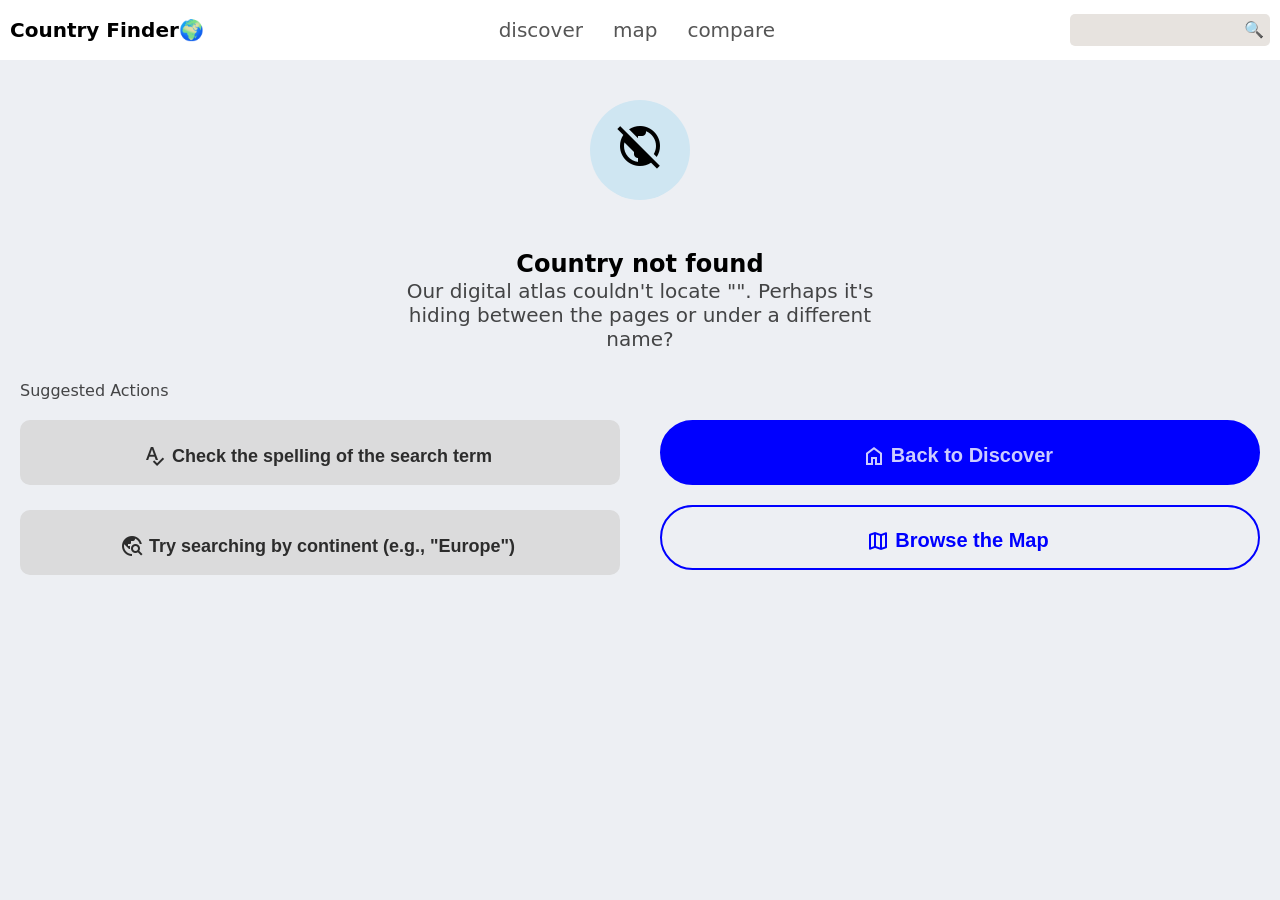
==== result.html @ 9e51a2cc "fixing pug" ====
<!DOCTYPE html>
<html lang="en">
<head>
    <meta charset="UTF-8">
    <meta name="viewport" content="width=device-width, initial-scale=1.0">
    <title>country finder</title>
    <link rel="stylesheet" href="result.css">
    <link href="https://fonts.googleapis.com/css2?family=Material+Icons" rel="stylesheet">
    <link href="https://fonts.googleapis.com/css2?family=Material+Symbols+Outlined" rel="stylesheet">
</head>
<body>
    <div id="navbar"></div>

    <section id="notfound">


    <!-- not found section -->
    <div>
        <center>
            <div class="earth-div"><span id="icon" class="material-symbols-outlined">public_off</span></div>
            <h1>Country not found</h1>
            <center>
                <p class="bio">Our digital atlas couldn't locate "<span id="resultname"></span>". Perhaps it's hiding between the pages or under a different name?</p>
            </center>
            </div>
    </center>
    <section>
        <div class="sugestion">
            <p>Suggested Actions</p>
            <div id="Suggestion-parent">
                <div class="SuggestedActions">
                    <center>
                        <button><span id="Icons" class="material-symbols-outlined">spellcheck</span>Check the spelling of the search term</button>
                        <button><span  id="Icons" class="material-symbols-outlined">travel_explore</span>Try searching by continent (e.g., "Europe")</button>
                    </center>
                </div>
                <div class="other-action">
                    <center>
                        <button onclick="switchpage()"><span  id="Icons" class="material-symbols-outlined">home</span>Back to Discover</button> 
                        <button><span  id="Icons" class="material-symbols-outlined">map</span>Browse the Map</button>
                    </center>
                </div>
            </div>
        </div>
    </section>
    
</div>
</section>
    
    <!-- found result section -->

    <section id="found">
        <main class="mainpage">
            <div id="main">
            <div class="landscape">
                <div class="landscapecard">
                    <img src="image/jpy.png" alt="country flag">
                    <div class="landscapecard-child">
                        <p>East Asia</p>
                        <h2>japan</h2>
                    </div>
                </div>
            </div>
        </div>
        <div class="landscape-action-btn">
            <div class="landscape-action">
                <h5>Nippon-koku</h5>
                <p>State of Japan • 日本国</p>
            </div>
            <button id="comparebtn">Compare</button>
            <button>View on Google Maps</button>
        </div>
        <div class="landfact">
            <div class="landfact-child">
                <p class="landfact-child-p" >capital</p>
                <p class="capitalname" >Tokyo</p>
            </div>
            <div class="landfact-child">
                <p class="landfact-child-p" >Population</p>
                <p class="capitalname" >125.8M</p>
            </div>
            <div class="landfact-child">
                <p class="landfact-child-p" >Area</p>
                <p class="capitalname" >377,975 km²</p>
            </div>
            <div class="landfact-child">
                <p class="landfact-child-p" >Timezone</p>
                <p class="capitalname" >UTC+09:00</p>
            </div>
        </div>
        <div class="details">
            <div class="currencies">
                <p  class="detailsp">Currencies</p>
                <p class="details2">Japanese Yen (¥)</p>
            </div>
            <div class="Languages">
                <p class="detailsp">Languages</p>
                <p class="details2">Japanese</p>
            </div>
        </div>
        <div class="Neighbors">
            <h5>Neighbors</h5>
            <div class="Neighbor-card">
                <div class="Neighbors-card">South Korea</div>
                <div class="Neighbors-card">China</div>
                <div class="Neighbors-card">Russia</div>
                <div class="Neighbors-card">Phillipines</div>
            </div>
        </div>
        </main>
        <aside>
            <div class="main">

                <section class="asside-section1">
                    <h5>Location</h5>
                    <div class="aside-section1img"></div>
           </section>
           <section class="didyouknow-section1">
               <h5>Did you know?</h5>
               <div class="diy-fact">
                   <div class="diy-fact-card">
                       <p>🪙</p>
                       <p>Japan consists of 6,852 islands. The four largest are Honshu, Hokkaido, Kyushu, and Shikoku.</p>
                    </div>
                    <div class="diy-fact-card">
                        <p>🪙</p>
                        <p>It has the world's highest life expectancy and the third-largest economy by nominal GDP.</p>
                    </div>
                </div>
            </section>
            <section class="Explore-Region">
                <h5>Explore Region</h5>
                <div class="Explore-Region-card">
                    <p>South Korea</p>
                    <p>></p>
                </div>
                <hr>
                <div class="Explore-Region-card">
                    <p>South Korea</p>
                    <p>></p>
                </div>
                <hr>
                <div class="Explore-Region-card">
                    <p>South Korea</p>
                    <p>></p>
                </div>
            </section>
        </aside>
    </section>

    <script src="navbar.js"></script>
    <script src="result.js"></script>
</body>
</html>
---- result.css ----
*{
    padding: 0;
    margin: 0;
}
body{
    font-family: system-ui, -apple-system, BlinkMacSystemFont, 'Segoe UI', Roboto, Oxygen, Ubuntu, Cantarell, 'Open Sans', 'Helvetica Neue', sans-serif;
    background-color:  #edeff3;
    align-items: center;
    justify-content: center;
}

#notfound{
    display: block;
    margin-top: 100px;
}
#main{
    display: block;
    text-align: center;
    align-items: center;
    justify-content: center;
    width: 450px;
    padding: 20px;
}
.earth-div{
    align-items: center;
    justify-content: center;
    width: 100px;
    height: 100px;
    display: inline-block;
    background-color: hsl(201, 57%, 88%);
    border-radius: 50%;
    margin-bottom: 50px;
}
#main h1{
    font-size: 3rem;
    margin-bottom: 20px;
}
.bio{
    align-items: center;
    justify-content: center;
    color: hsla(0, 0%, 0%, 0.719);
    font-size: 20px;
    width: 500px;
    margin-bottom: 30px;
}
.bio span{
    color: blue;
    font-weight: 700;
    font-size: 22px;
}
#Suggestion-parent{
    display: flex;
}
.sugestion p{
    padding-left: 20px;
    text-align: left;
    color: hsla(0, 0%, 0%, 0.719);
    margin-bottom: 20px;
}

.SuggestedActions button{
    margin-bottom: 25px;
    height: 65px;
    border-radius: 10px;
    min-width: 200px;
    width: 600px;
    padding: 2px;
    color: hsla(0, 0%, 0%, 0.801);
    border: none;
    background-color: hsl(240, 1%, 86%);
    font-size: 18px;
    font-weight: 600;
    transition: all 0.1s ease-in-out;
}
.SuggestedActions button:hover{
    background-color: hsl(240, 1%, 77%);
}

.other-action button{
    height: 65px;
    border-radius: 35px;
    min-width: 200px;
    width: 600px;
    padding: 2px;
    color: hsla(0, 0%, 100%, 0.801);
    border: none;
    background-color: hsl(240, 100%, 50%);
    font-size: 20px;
    font-weight: 600;
    border: 2px solid blue;
    transition: all 0.1s ease-in-out;
    cursor: pointer;
}
.other-action button:hover{
    background-color: transparent;
    color: blue;
}
.other-action button:last-child{
    margin-top: 20px !important;
    background-color: transparent;
    color: blue;
}
.other-action button:last-child:hover{
    background-color: blue;
    color: hsla(0, 0%, 100%, 0.801);
}
#Icons{
    transform: translateY(6px) translateX(-5px);
}
#icon{
    transform: scale(2) translateY(17px);
}

/* for tablet view */

@media screen and (max-width: 1221px){

    #Suggestion-parent{
        display: flex;
        flex-direction: column;
    }
    .other-action{
        margin-bottom: 30px;
    }
    
}

/* for mobile bio view */

@media screen and (max-width:658px){
    .other-action button, .SuggestedActions button{
        width: 400px;
    }
    .bio{
        width: fit-content;
        padding: 10px;
    }
}

/* for mobile bio view */

@media screen and (max-width:425px){

    body{
        background-color: bisque;
    }
    .other-action button, .SuggestedActions button{
        width: fit-content;
        font-size: 16px;
        padding: 15px 12px;
    }
    .other-action button{
        margin: 5px;
    }
    .bio{
        width: fit-content;
        padding: 10px;
    }
    .SuggestedActions{
        padding: 15px;
    }
}







/* found result section */

#found{
    padding-top: 60px;
    display: flex;
    box-sizing: border-box;
    padding-left: 20px;
    padding-right: 20px;
    flex-wrap: wrap;
}

#main{
    flex: 1;
    background-color: transparent;
    height: 400px;
    width: 850px;
    margin-top: 0px;
}
.landscape{
    margin: 15px;
    border-radius: 25px 25px 0 0 ;
    background-size: cover;
    background-repeat: no-repeat;
    background-image: url(image/landscape\ 2.jpg);
    background-position: center;
    min-width: 300px;
    height: 400px;
    margin-top: 0px;
    box-sizing: border-box;
}
.landscapecard{
    height: 90%;
    padding: 21px;
    align-items: flex-end;
    color: white;
    margin-top: auto;
    display: flex;
    gap: 36px;
}
.landscapecard img{
    width: 110px;
    border-radius: 10px;
}
.landscapecard-child h2{
    font-weight: 700;
    font-size: 2.5rem;
}
.landscapecard-child p{
    font-weight: 500;
    font-size: 1.1rem;
    padding-top: 10px;
}
aside{
    padding-top: 20px;
}

.asside-section1{
    height: 400px;
    width: 400px;
    padding: 25px;
    border-radius: 15px;
    background-color: white;
    margin-bottom: 20px;
    box-sizing: border-box;
}
.aside-section1img{
    background-image: url(image/landscape\ 4.jpg);
    width: 100%;
    border-radius: 15px;
    height: 300px;
}
.asside-section1 h5{
    font-size: 17px;
    margin-bottom: 20px;
}

.didyouknow-section1{
    width: 400px;
    padding: 25px;
    border-radius: 15px;
    background-color: hsl(210, 9%, 96%);
    box-sizing: border-box;
    margin-bottom: 20px;
}
.didyouknow-section1 h5{
    margin-bottom: 20px;
    font-size: 20px;
}
.diy-fact-card{
    display: flex;
    gap: 10px;
    margin-bottom: 10px;
}
.Explore-Region{
    width: 400px;
    padding: 25px;
    border-radius: 15px;
    background-color: hsl(210, 9%, 96%);
    box-sizing: border-box;
    margin-bottom: 20px;
}
.Explore-Region h5{
    margin-bottom: 20px;
    font-size: 20px;
}
.Explore-Region-card{
    display: flex;
    justify-content: space-between;
    cursor: pointer;
    margin: 10px;
}
.mainpage{
    background-color: transparent;
    height: fit-content;
    flex: 1;
    margin-bottom: 90px;
}
.landscape-action-btn{
    padding: 30px;
    display: flex;
    gap: 20px;
    padding-left: 60px;
    max-width: 760px;
    position: relative;
}
.landscape-action-btn::before{
    content: '';
    height: 1px;
    bottom: 0;
    width: 90%;
    background-color: rgb(190, 189, 189);
    position: absolute;
}
.landscape-action-btn button{
    border-radius: 30px;
    font-weight: 600;
    font-size: 15px;
    min-width: 20px;
    max-width: 300px;
    padding: 20px;
    border: none;
    cursor: pointer;
    background-color: blue;
    color: white;
}
#comparebtn{
    background-color: hsl(240, 1%, 71%);
}
.landscape-action{
    flex: 1;
}
.landscape-action h5{
    font-size: 25px;
    font-weight: 500;
    margin-bottom: 10px;
}
.landscape-action p{
    font-size: 1;
    font-weight: 400;
}
.landfact{
    display: flex;
    justify-content: space-around;
    padding: 30px;
    align-items: center;
    text-align: left;
}
.landfact-child{
    padding: 10px;
    border-radius: 10px;
    justify-content: center;
    align-items: center;
    width: 130px;
    height: 60px;
    background-color:  hsla(240, 1%, 71%, 0.315);
}
.landfact-child-p{
    font-size: 15px;
    color: rgba(0, 0, 0, 0.829);
}
.capitalname{
    margin-top: 5px;
    color: black;
    font-weight: 600;
    font-size: 20px;
}
.details{
    padding: 30px;
    display: flex;
    gap: 220px;
    justify-content: space-evenly;
    text-align: center;
    position: relative;
}
.details::before{
    content: '';
    height: 1px;
    bottom: 0;
    width: 90%;
    background-color: rgb(190, 189, 189);
    position: absolute;
}
.currencies{
    height: 100px;
    background-color: transparent;
    width: 180px;
}
.Languages{
    height: 100px;
    background-color: transparent;
    width: 180px;
}
.detailsp{
    font-weight: 400;
    margin-bottom: 15px;
    font-size: 20px;
}
.details2{
    background-color: hsl(200, 68%, 85%);
    padding: 7px 10px;
    border-radius: 7px;
    display: inline;
}
.Neighbors{
    padding: 35px;
}
.Neighbors h5{
    font-size: 19px;
    font-weight: 500;
}
.Neighbor-card{
    margin-top: 30px;
    display: flex;
    justify-content: space-around;
    text-align: center;
    align-items: center;
}
.Neighbors-card{
    display: inline;
    align-items: center;
    justify-content: center;
    background-color: rgba(0, 0, 0, 0.247);
    padding: 10px 26px;
    border-radius: 5px
}
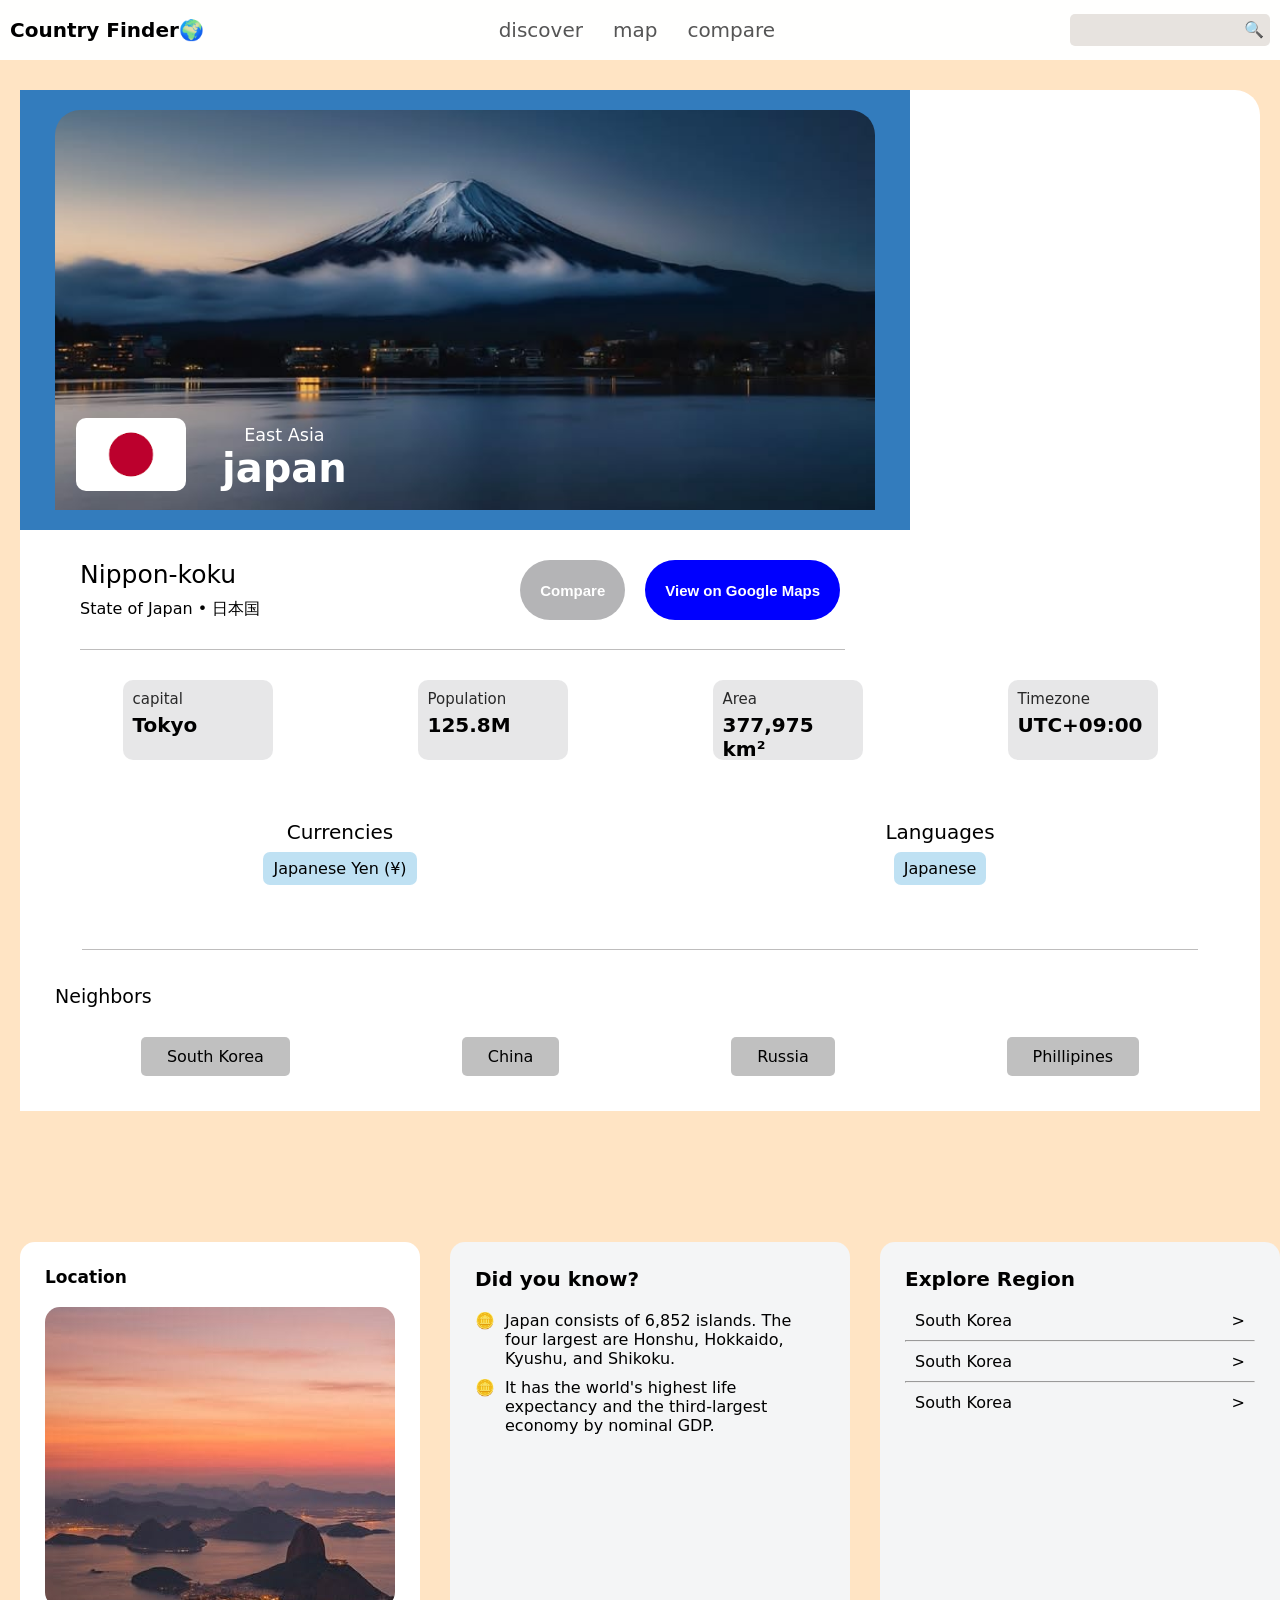
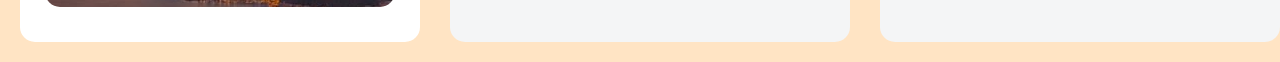
==== commit ccf46b56: "fixingbug" ====
--- a/result.html
+++ b/result.html
@@ -51,13 +51,15 @@
 
     <section id="found">
         <main class="mainpage">
-            <div id="main">
-            <div class="landscape">
-                <div class="landscapecard">
-                    <img src="image/jpy.png" alt="country flag">
-                    <div class="landscapecard-child">
-                        <p>East Asia</p>
-                        <h2>japan</h2>
+            <div class="imain">
+
+                <div id="main">
+                    <div class="landscape">
+                        <div class="landscapecard">
+                            <img src="image/jpy.png" alt="country flag">
+                            <div class="landscapecard-child">
+                                <p>East Asia</p>
+                                <h2>japan</h2>
                     </div>
                 </div>
             </div>
@@ -107,11 +109,12 @@
                 <div class="Neighbors-card">Phillipines</div>
             </div>
         </div>
+    </div>
         </main>
-        <aside>
+        <aside class="aside2">
             <div class="main">
-
-                <section class="asside-section1">
+                
+            <section class="asside-section1">
                     <h5>Location</h5>
                     <div class="aside-section1img"></div>
            </section>
--- a/result.css
+++ b/result.css
@@ -10,7 +10,7 @@
 }
 
 #notfound{
-    display: block;
+    display: none;
     margin-top: 100px;
 }
 #main{
@@ -142,7 +142,7 @@
 @media screen and (max-width:425px){
 
     body{
-        background-color: bisque;
+        background-color: transparent;
     }
     .other-action button, .SuggestedActions button{
         width: fit-content;
@@ -175,6 +175,7 @@
     box-sizing: border-box;
     padding-left: 20px;
     padding-right: 20px;
+    gap: 21px;
     flex-wrap: wrap;
 }
 
@@ -283,6 +284,7 @@
     height: fit-content;
     flex: 1;
     margin-bottom: 90px;
+    margin-top: 30px;
 }
 .landscape-action-btn{
     padding: 30px;
@@ -411,4 +413,39 @@
     background-color: rgba(0, 0, 0, 0.247);
     padding: 10px 26px;
     border-radius: 5px
+}
+
+.imain{
+    background-color: white;
+    max-width: 900px !important;
+    padding: 0;
+        border-radius: 25px 25px 0 0 ;
+
+}
+
+@media screen and (max-width:1346px){
+
+    body{
+        background-color: bisque;
+    }
+    .main{
+        display: flex !important;
+        gap: 30px;
+    }
+    .imain{
+        max-width: 1400px !important;
+    }
+    #main{
+        flex: 1;
+        background-color: rgb(51, 124, 189);
+        min-width: fit-content;
+        max-width: 1200px !important;
+
+    }
+    .landscape{
+        flex: 1;
+        /* width: 1200px ; */
+        min-width: none;
+        max-width: 1000px !important;
+    }
 }
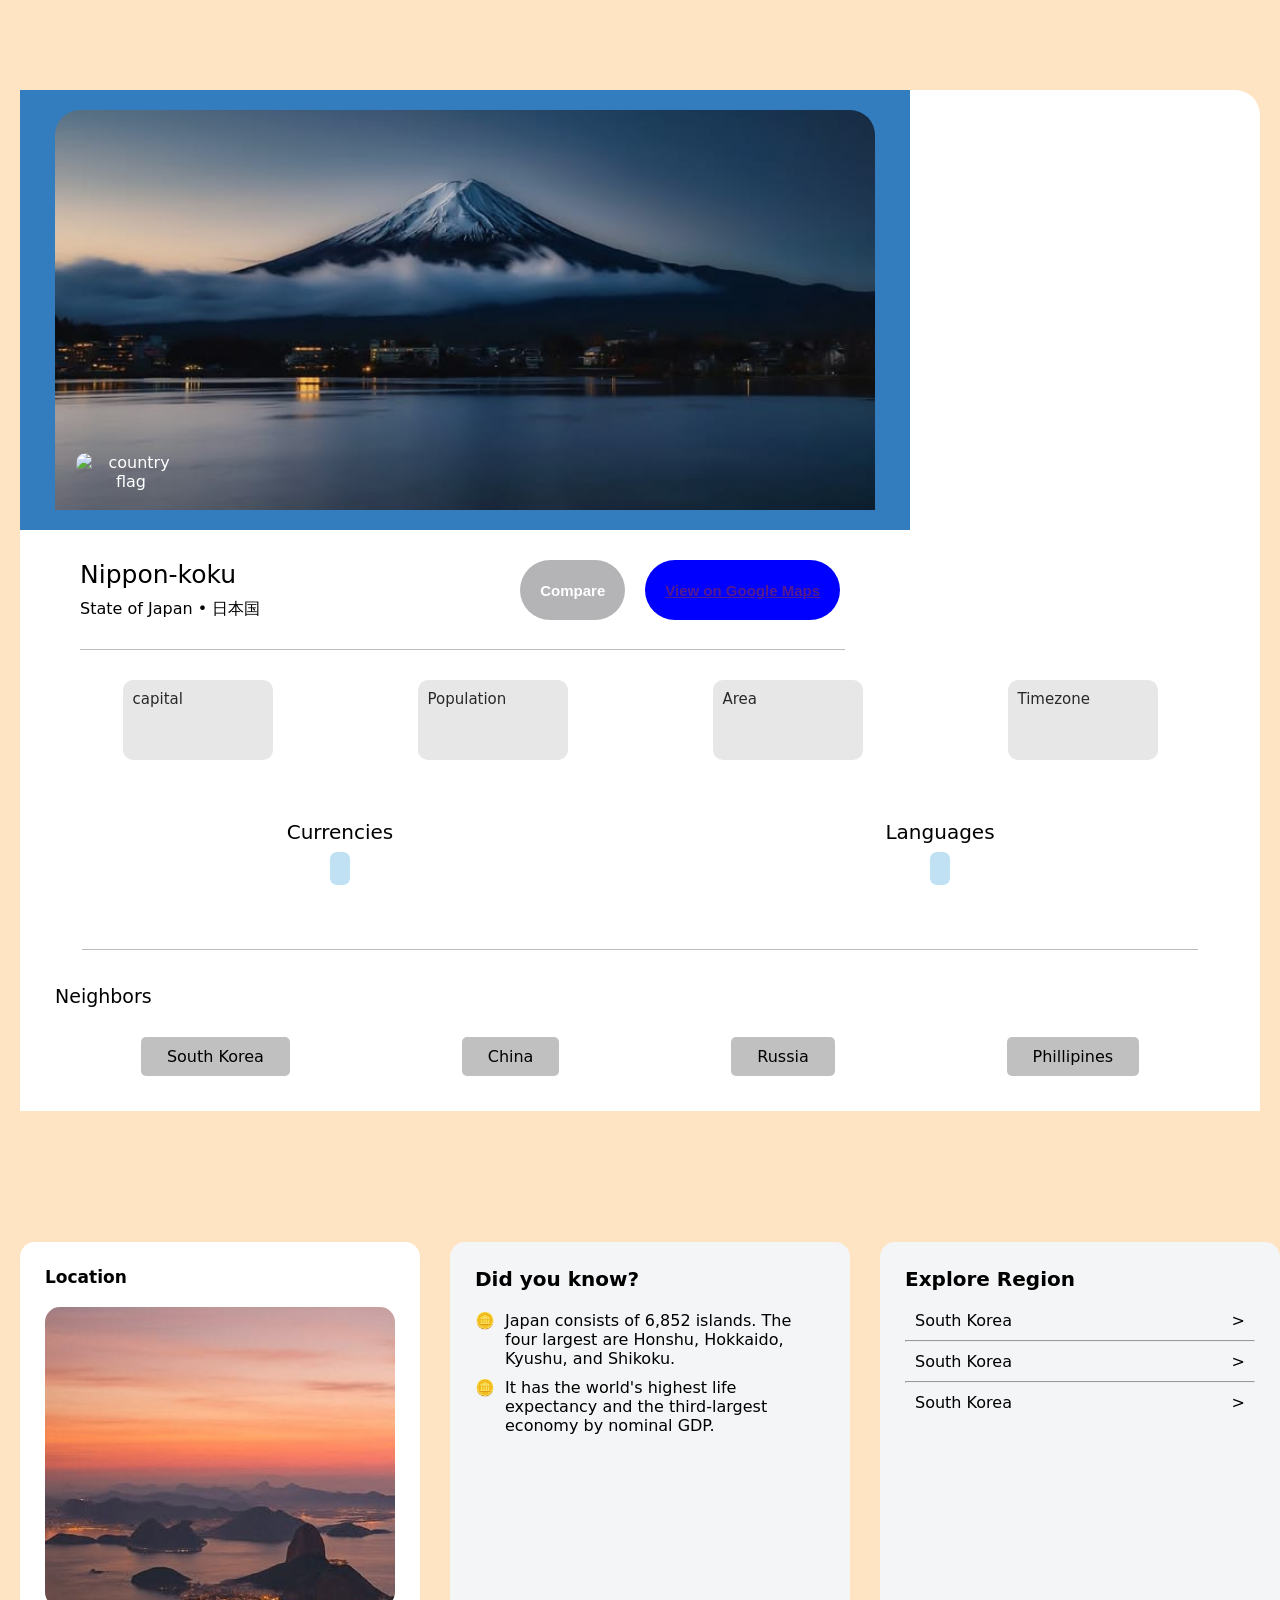
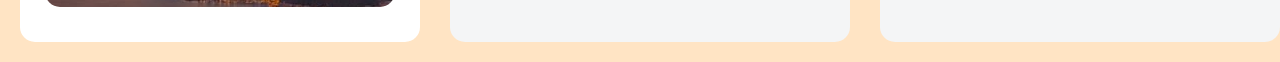
==== commit 3154087f: "adding javascript function" ====
--- a/result.html
+++ b/result.html
@@ -56,10 +56,10 @@
                 <div id="main">
                     <div class="landscape">
                         <div class="landscapecard">
-                            <img src="image/jpy.png" alt="country flag">
+                            <img id="countryflag" src="" alt="country flag">
                             <div class="landscapecard-child">
-                                <p>East Asia</p>
-                                <h2>japan</h2>
+                                <p id="continet"></p>
+                                <h2 id="countryname"></h2>
                     </div>
                 </div>
             </div>
@@ -70,43 +70,43 @@
                 <p>State of Japan • 日本国</p>
             </div>
             <button id="comparebtn">Compare</button>
-            <button>View on Google Maps</button>
+            <button><a id="maplink" href="">View on Google Maps</a></button>
         </div>
         <div class="landfact">
             <div class="landfact-child">
-                <p class="landfact-child-p" >capital</p>
-                <p class="capitalname" >Tokyo</p>
+                <p class="landfact-child-p">capital</p>
+                <p class="capitalname" id="capitalname"></p>
             </div>
             <div class="landfact-child">
                 <p class="landfact-child-p" >Population</p>
-                <p class="capitalname" >125.8M</p>
+                <p class="capitalname" id="Population"></p>
             </div>
             <div class="landfact-child">
                 <p class="landfact-child-p" >Area</p>
-                <p class="capitalname" >377,975 km²</p>
+                <p class="capitalname" id="Area"></p>
             </div>
             <div class="landfact-child">
                 <p class="landfact-child-p" >Timezone</p>
-                <p class="capitalname" >UTC+09:00</p>
+                <p class="capitalname" id="Timezone"></p>
             </div>
         </div>
         <div class="details">
             <div class="currencies">
                 <p  class="detailsp">Currencies</p>
-                <p class="details2">Japanese Yen (¥)</p>
+                <p class="details2" id="Currencies"></p>
             </div>
             <div class="Languages">
                 <p class="detailsp">Languages</p>
-                <p class="details2">Japanese</p>
+                <p class="details2" id="Languages"></p>
             </div>
         </div>
         <div class="Neighbors">
             <h5>Neighbors</h5>
             <div class="Neighbor-card">
-                <div class="Neighbors-card">South Korea</div>
-                <div class="Neighbors-card">China</div>
-                <div class="Neighbors-card">Russia</div>
-                <div class="Neighbors-card">Phillipines</div>
+                <div class="Neighbors-card" id="Neighborone">South Korea</div>
+                <div class="Neighbors-card" id="Neighbortwo">China</div>
+                <div class="Neighbors-card"  id="Neighborthree">Russia</div>
+                <div class="Neighbors-card"  id="Neighborfour">Phillipines</div>
             </div>
         </div>
     </div>
@@ -151,7 +151,7 @@
         </aside>
     </section>
 
-    <script src="navbar.js"></script>
+    <!-- <script src="navbar.js"></script> -->
     <script src="result.js"></script>
 </body>
 </html>
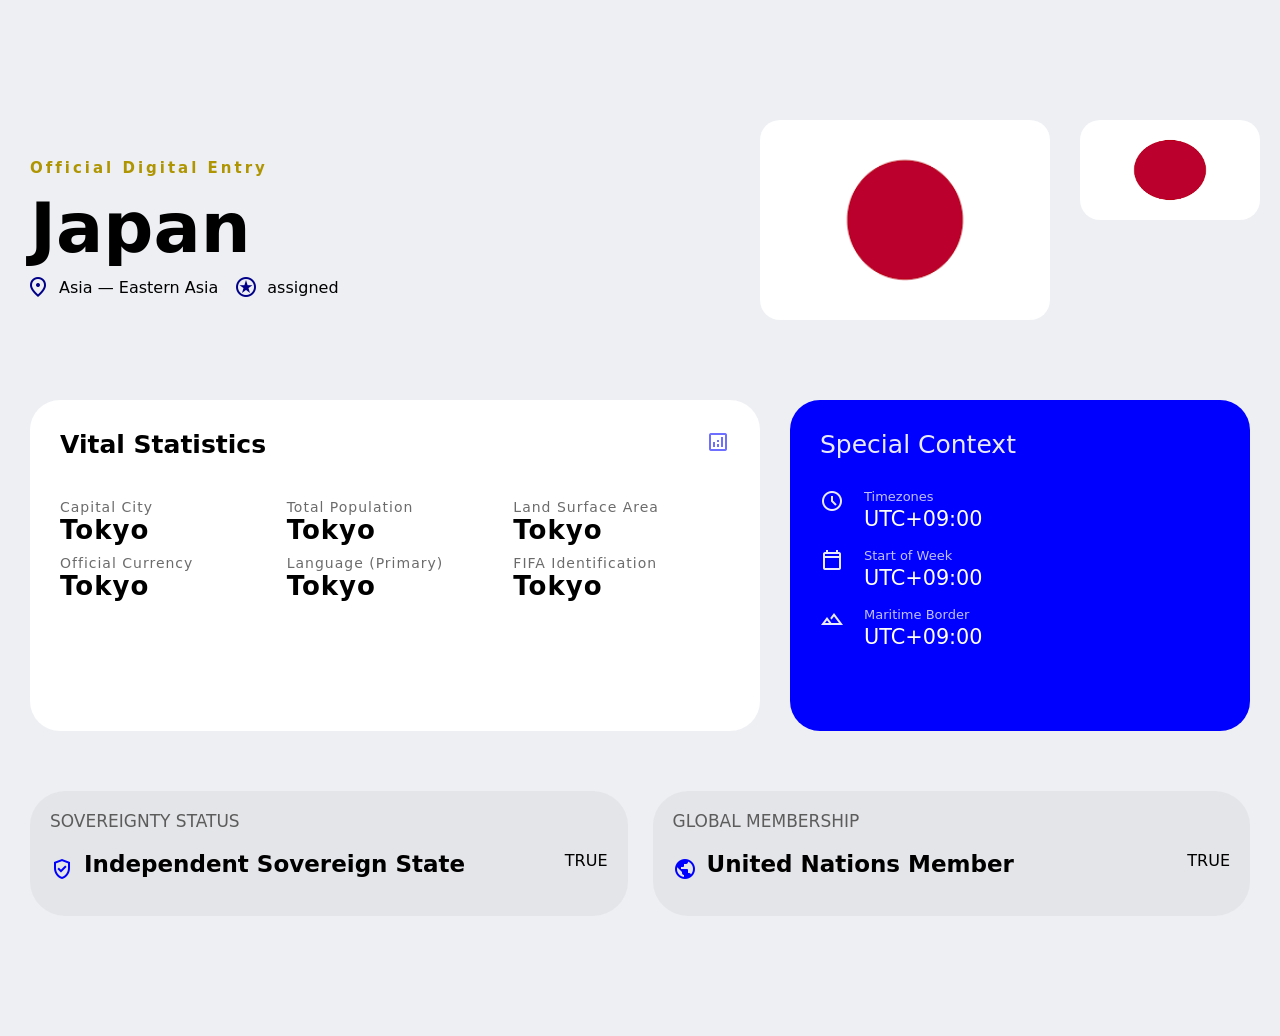
==== commit 68cbc68c: "fixing responsive ness" ====
--- a/result.html
+++ b/result.html
@@ -49,107 +49,105 @@
     
     <!-- found result section -->
 
-    <section id="found">
-        <main class="mainpage">
-            <div class="imain">
+<section id="found">
 
-                <div id="main">
-                    <div class="landscape">
-                        <div class="landscapecard">
-                            <img id="countryflag" src="" alt="country flag">
-                            <div class="landscapecard-child">
-                                <p id="continet"></p>
-                                <h2 id="countryname"></h2>
+    <div class="top-section">
+        <div class="top-section-bio">
+            <p class="official-entry">Official Digital Entry</p>
+            <h1 id="countryname">Japan</h1>
+            <div class="location-card">
+                <p><span id="location-card-icon" class="material-symbols-outlined">location_on </span> Asia — Eastern  <span id="continet">Asia</span></p>
+                <p> <span  id="location-card-icon" class="material-symbols-outlined">stars</span> <span id="stats">assigned</span></p>
+            </div>
+        </div>
+        <div class="country-img">
+            <img id="countryflag" src="image/jpy.png" alt="">
+            <img src="image/jpy.png" alt="">
+        </div>
+    </div>
+    <section id="statistics-section">
+        <div class="Vital-Statistics">
+            <div class="Vital-Statistics-heading">
+                <p>Vital Statistics</p>
+                <span class="material-symbols-outlined">analytics</span> 
+            </div>
+            <div class="Statistics">
+                <div class="Statistics-card">
+                    <p>Capital City</p>
+                    <p id="capitalname">Tokyo</p>
+                </div>
+                <div class="Statistics-card">
+                    <p>Total Population</p>
+                    <p id="Population">Tokyo</p>
+                </div>
+                <div class="Statistics-card">
+                    <p>Land Surface Area</p>
+                    <p id="Area">Tokyo</p>
+                </div>
+                <div class="Statistics-card">
+                    <p>Official Currency</p>
+                    <p>Tokyo</p>
+                </div>
+                <div class="Statistics-card">
+                    <p>Language (Primary)</p>
+                    <p>Tokyo</p>
+                </div>
+                <div class="Statistics-card">
+                    <p>FIFA Identification</p>
+                    <p>Tokyo</p>
+                </div>
+            </div>
+        </div>
+        <div class="Special-Context">
+            <p class="Special-Context-heading">Special Context</p>
+            <div class="Special-Context-card">
+                <div class="Special-Context-parent">
+                    <span class="material-symbols-outlined">schedule</span>
+                    <div class="Special-Context-child">
+                        <p>Timezones</p>
+                        <p id="Timezone">UTC+09:00</p>
+                    </div>
+                </div>
+            </div>
+            <div class="Special-Context-card">
+                <div class="Special-Context-parent">
+                    <span class="material-symbols-outlined">calendar_today</span>
+                    <div class="Special-Context-child">
+                        <p>Start of Week</p>
+                        <p>UTC+09:00</p>
+                    </div>
+                </div>
+            </div>
+            <div class="Special-Context-card">
+                <div class="Special-Context-parent">
+                    <span class="material-symbols-outlined">terrain</span>
+                    <div class="Special-Context-child">
+                        <p>Maritime Border</p>
+                        <p>UTC+09:00</p>
                     </div>
                 </div>
             </div>
         </div>
-        <div class="landscape-action-btn">
-            <div class="landscape-action">
-                <h5>Nippon-koku</h5>
-                <p>State of Japan • 日本国</p>
-            </div>
-            <button id="comparebtn">Compare</button>
-            <button><a id="maplink" href="">View on Google Maps</a></button>
-        </div>
-        <div class="landfact">
-            <div class="landfact-child">
-                <p class="landfact-child-p">capital</p>
-                <p class="capitalname" id="capitalname"></p>
-            </div>
-            <div class="landfact-child">
-                <p class="landfact-child-p" >Population</p>
-                <p class="capitalname" id="Population"></p>
-            </div>
-            <div class="landfact-child">
-                <p class="landfact-child-p" >Area</p>
-                <p class="capitalname" id="Area"></p>
-            </div>
-            <div class="landfact-child">
-                <p class="landfact-child-p" >Timezone</p>
-                <p class="capitalname" id="Timezone"></p>
+    </section>
+    <section class="status-section">
+        <div class="status-section-parent">
+            <p class="status-section-status">SOVEREIGNTY STATUS</p>
+            <div class="status-section-child">
+                <span id="public" class="material-symbols-outlined">verified_user</span>
+                <p>Independent Sovereign State</p>
+                <p>TRUE</p>
             </div>
         </div>
-        <div class="details">
-            <div class="currencies">
-                <p  class="detailsp">Currencies</p>
-                <p class="details2" id="Currencies"></p>
-            </div>
-            <div class="Languages">
-                <p class="detailsp">Languages</p>
-                <p class="details2" id="Languages"></p>
+        <div class="status-section-parent">
+            <p class="status-section-status">GLOBAL MEMBERSHIP</p>
+            <div class="status-section-child">
+                <span id="public" class="material-symbols-outlined">public</span>
+                <p>United Nations Member</p>
+                <p>TRUE</p>
             </div>
         </div>
-        <div class="Neighbors">
-            <h5>Neighbors</h5>
-            <div class="Neighbor-card">
-                <div class="Neighbors-card" id="Neighborone">South Korea</div>
-                <div class="Neighbors-card" id="Neighbortwo">China</div>
-                <div class="Neighbors-card"  id="Neighborthree">Russia</div>
-                <div class="Neighbors-card"  id="Neighborfour">Phillipines</div>
-            </div>
-        </div>
-    </div>
-        </main>
-        <aside class="aside2">
-            <div class="main">
-                
-            <section class="asside-section1">
-                    <h5>Location</h5>
-                    <div class="aside-section1img"></div>
-           </section>
-           <section class="didyouknow-section1">
-               <h5>Did you know?</h5>
-               <div class="diy-fact">
-                   <div class="diy-fact-card">
-                       <p>🪙</p>
-                       <p>Japan consists of 6,852 islands. The four largest are Honshu, Hokkaido, Kyushu, and Shikoku.</p>
-                    </div>
-                    <div class="diy-fact-card">
-                        <p>🪙</p>
-                        <p>It has the world's highest life expectancy and the third-largest economy by nominal GDP.</p>
-                    </div>
-                </div>
-            </section>
-            <section class="Explore-Region">
-                <h5>Explore Region</h5>
-                <div class="Explore-Region-card">
-                    <p>South Korea</p>
-                    <p>></p>
-                </div>
-                <hr>
-                <div class="Explore-Region-card">
-                    <p>South Korea</p>
-                    <p>></p>
-                </div>
-                <hr>
-                <div class="Explore-Region-card">
-                    <p>South Korea</p>
-                    <p>></p>
-                </div>
-            </section>
-        </aside>
     </section>
+</section>
 
     <!-- <script src="navbar.js"></script> -->
     <script src="result.js"></script>
--- a/result.css
+++ b/result.css
@@ -169,283 +169,176 @@
 
 /* found result section */
 
-#found{
-    padding-top: 60px;
-    display: flex;
-    box-sizing: border-box;
-    padding-left: 20px;
+.top-section{
+    padding-top: 120px;
+    display: flex;
+    flex-wrap: wrap;
+    align-items: center;
+    justify-content: center;
+}
+.top-section-bio{
+    flex: 1;
+    align-items: center;
+    justify-content: center;
+    padding-left: 30px;
+}
+.official-entry{
+    letter-spacing: 3px;
+    font-size: 15px;
+    font-weight: 600;
+    color: rgb(175, 149, 2);
+    margin-bottom: 10px;
+}
+.top-section-bio h1{
+    font-size: 70px;
+}
+.location-card{
+    display: flex;
+    gap: 20px;
+    margin-bottom: 35px;
+}
+#location-card-icon{
+    transform: translatey(6px) translateX(-4px);
+    color: rgb(0, 0, 136);
+}
+
+.country-img{
+    display: flex;
+    justify-content: space-evenly;
+    gap: 30px;
     padding-right: 20px;
-    gap: 21px;
+}
+.country-img img{
+    border-radius: 20px;
+    width: 180px;
+    height: 100px;
+    margin-bottom: 50px;
+}
+.country-img img:first-child{
+    /* display: none; */
+    width: 290px;
+    height: 200px;
+}
+.country-img img:last-child{
+    align-items: flex-end;
+}
+#statistics-section{
     flex-wrap: wrap;
-}
-
-#main{
-    flex: 1;
-    background-color: transparent;
-    height: 400px;
-    width: 850px;
-    margin-top: 0px;
-}
-.landscape{
-    margin: 15px;
-    border-radius: 25px 25px 0 0 ;
-    background-size: cover;
-    background-repeat: no-repeat;
-    background-image: url(image/landscape\ 2.jpg);
-    background-position: center;
+    display: flex;
+    padding: 30px;
+    gap: 30px;
+}
+.Vital-Statistics{
+    flex: 1;
+    background-color: white;
+    padding: 30px;
+    border-radius: 30px;
+    max-width: 700px;
+}
+.Vital-Statistics-heading{
+    display: flex;
+    justify-content: space-between;
+    margin-bottom: 40px;
+}
+.Vital-Statistics-heading p{
+    font-size: 25px;
+    font-weight: 600;
+}
+.Vital-Statistics-heading span{
+    color: rgb(110, 110, 255);
+}
+.Statistics{
+    display: grid;
+    grid-template-columns: 1fr 1fr 1fr;
+    row-gap: 30px;
+    gap: 10px;
+    margin-bottom: 100px;
+}
+.Statistics-card p{
+    color: rgba(0, 0, 0, 0.582);
+    font-size: 14px;
+    letter-spacing: 1px;
+    font-weight: 500;
+}
+.Statistics-card p:last-child{
+    font-size: 26px;
+    font-weight: 700;
+    color: black;
+}
+.Special-Context{
+    color: rgba(255, 255, 255, 0.918);
+    background-color: blue;
+    border-radius: 30px;
+    padding: 30px;
+    flex: 1;
     min-width: 300px;
-    height: 400px;
-    margin-top: 0px;
-    box-sizing: border-box;
-}
-.landscapecard{
-    height: 90%;
-    padding: 21px;
-    align-items: flex-end;
+    max-width: 400px;
+}
+.Special-Context-heading{
+    font-size: 25px;
+    margin-bottom: 30px;
+
+}
+.Special-Context-parent{
+    display: flex;
+    gap: 20px;
+    margin-bottom: 15px;
+}
+.Special-Context-child{
+    color: #ffffffc0;
+    font-size: 13px;
+    line-height: 1.3;
+}
+.Special-Context-child p:last-child{
     color: white;
-    margin-top: auto;
-    display: flex;
-    gap: 36px;
-}
-.landscapecard img{
-    width: 110px;
-    border-radius: 10px;
-}
-.landscapecard-child h2{
-    font-weight: 700;
-    font-size: 2.5rem;
-}
-.landscapecard-child p{
+    font-size: 1.3rem;
+}
+.status-section{
+    align-items: center;
+    justify-content: center;
+    padding: 30px;
+    flex-wrap: wrap;
+    display: flex;
+    gap: 25px;
+    margin-bottom: 90px;
+}
+.status-section-parent{
+    min-width: 500px;
+    border-radius: 35px;
+    padding: 20px;
+    flex: 1;
+    height: 85px;
+    background-color: #d4d4d460;
+}
+.status-section-status{
+    font-size: 17px;
+    color: rgb(92, 92, 92);
     font-weight: 500;
-    font-size: 1.1rem;
-    padding-top: 10px;
-}
-aside{
-    padding-top: 20px;
-}
-
-.asside-section1{
-    height: 400px;
-    width: 400px;
-    padding: 25px;
-    border-radius: 15px;
-    background-color: white;
     margin-bottom: 20px;
-    box-sizing: border-box;
-}
-.aside-section1img{
-    background-image: url(image/landscape\ 4.jpg);
-    width: 100%;
-    border-radius: 15px;
-    height: 300px;
-}
-.asside-section1 h5{
-    font-size: 17px;
-    margin-bottom: 20px;
-}
-
-.didyouknow-section1{
-    width: 400px;
-    padding: 25px;
-    border-radius: 15px;
-    background-color: hsl(210, 9%, 96%);
-    box-sizing: border-box;
-    margin-bottom: 20px;
-}
-.didyouknow-section1 h5{
-    margin-bottom: 20px;
-    font-size: 20px;
-}
-.diy-fact-card{
+}
+.status-section-child{
+    color: blue;
     display: flex;
     gap: 10px;
-    margin-bottom: 10px;
-}
-.Explore-Region{
-    width: 400px;
-    padding: 25px;
-    border-radius: 15px;
-    background-color: hsl(210, 9%, 96%);
-    box-sizing: border-box;
-    margin-bottom: 20px;
-}
-.Explore-Region h5{
-    margin-bottom: 20px;
-    font-size: 20px;
-}
-.Explore-Region-card{
-    display: flex;
-    justify-content: space-between;
-    cursor: pointer;
-    margin: 10px;
-}
-.mainpage{
-    background-color: transparent;
-    height: fit-content;
-    flex: 1;
-    margin-bottom: 90px;
-    margin-top: 30px;
-}
-.landscape-action-btn{
-    padding: 30px;
-    display: flex;
-    gap: 20px;
-    padding-left: 60px;
-    max-width: 760px;
-    position: relative;
-}
-.landscape-action-btn::before{
-    content: '';
-    height: 1px;
-    bottom: 0;
-    width: 90%;
-    background-color: rgb(190, 189, 189);
-    position: absolute;
-}
-.landscape-action-btn button{
-    border-radius: 30px;
-    font-weight: 600;
-    font-size: 15px;
-    min-width: 20px;
-    max-width: 300px;
-    padding: 20px;
-    border: none;
-    cursor: pointer;
-    background-color: blue;
-    color: white;
-}
-#comparebtn{
-    background-color: hsl(240, 1%, 71%);
-}
-.landscape-action{
-    flex: 1;
-}
-.landscape-action h5{
-    font-size: 25px;
+}
+.status-section-child p{
+    color: black;
+    font-size: 23px;
+    font-weight: 600;
+    flex: 1;
+}
+.status-section-child p:last-child{
     font-weight: 500;
-    margin-bottom: 10px;
-}
-.landscape-action p{
-    font-size: 1;
-    font-weight: 400;
-}
-.landfact{
-    display: flex;
-    justify-content: space-around;
-    padding: 30px;
-    align-items: center;
-    text-align: left;
-}
-.landfact-child{
-    padding: 10px;
-    border-radius: 10px;
-    justify-content: center;
-    align-items: center;
-    width: 130px;
-    height: 60px;
-    background-color:  hsla(240, 1%, 71%, 0.315);
-}
-.landfact-child-p{
-    font-size: 15px;
-    color: rgba(0, 0, 0, 0.829);
-}
-.capitalname{
-    margin-top: 5px;
-    color: black;
-    font-weight: 600;
-    font-size: 20px;
-}
-.details{
-    padding: 30px;
-    display: flex;
-    gap: 220px;
-    justify-content: space-evenly;
-    text-align: center;
-    position: relative;
-}
-.details::before{
-    content: '';
-    height: 1px;
-    bottom: 0;
-    width: 90%;
-    background-color: rgb(190, 189, 189);
-    position: absolute;
-}
-.currencies{
-    height: 100px;
-    background-color: transparent;
-    width: 180px;
-}
-.Languages{
-    height: 100px;
-    background-color: transparent;
-    width: 180px;
-}
-.detailsp{
-    font-weight: 400;
-    margin-bottom: 15px;
-    font-size: 20px;
-}
-.details2{
-    background-color: hsl(200, 68%, 85%);
-    padding: 7px 10px;
-    border-radius: 7px;
-    display: inline;
-}
-.Neighbors{
-    padding: 35px;
-}
-.Neighbors h5{
-    font-size: 19px;
-    font-weight: 500;
-}
-.Neighbor-card{
-    margin-top: 30px;
-    display: flex;
-    justify-content: space-around;
-    text-align: center;
-    align-items: center;
-}
-.Neighbors-card{
-    display: inline;
-    align-items: center;
-    justify-content: center;
-    background-color: rgba(0, 0, 0, 0.247);
-    padding: 10px 26px;
-    border-radius: 5px
-}
-
-.imain{
-    background-color: white;
-    max-width: 900px !important;
-    padding: 0;
-        border-radius: 25px 25px 0 0 ;
-
-}
-
-@media screen and (max-width:1346px){
-
-    body{
-        background-color: bisque;
-    }
-    .main{
-        display: flex !important;
-        gap: 30px;
-    }
-    .imain{
-        max-width: 1400px !important;
-    }
-    #main{
-        flex: 1;
-        background-color: rgb(51, 124, 189);
-        min-width: fit-content;
-        max-width: 1200px !important;
-
-    }
-    .landscape{
-        flex: 1;
-        /* width: 1200px ; */
-        min-width: none;
-        max-width: 1000px !important;
+    font-size: 16px;
+    flex: 0;
+}
+#public{
+    transform: translatey(6px);
+}
+@media screen and (max-width:845px){
+    .Statistics{
+        grid-template-columns: 1fr 1fr;
+        row-gap: 40px;
+        margin-bottom: 50px;
     }
 }
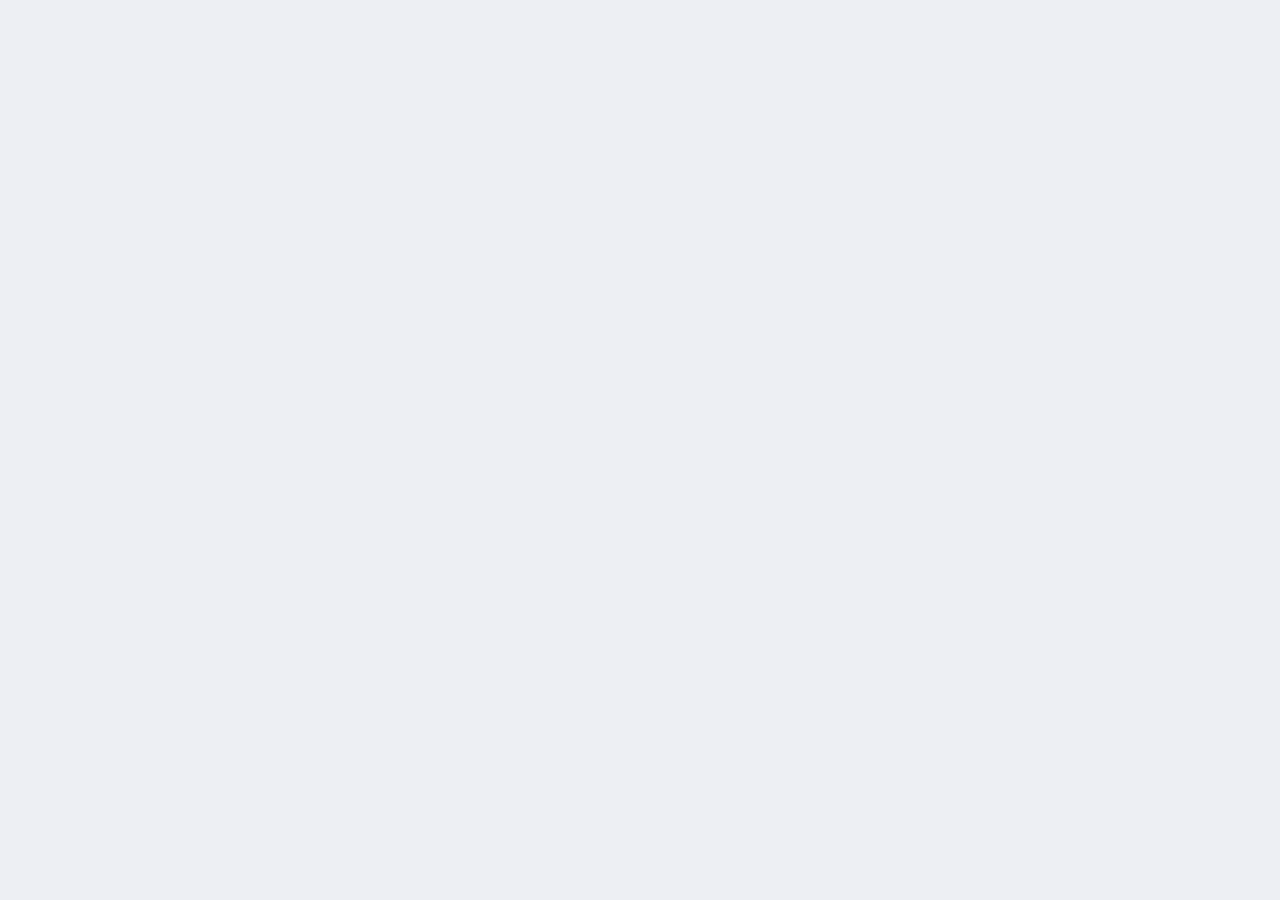
==== commit d52a280b: "fixing bug" ====
--- a/result.html
+++ b/result.html
@@ -54,15 +54,15 @@
     <div class="top-section">
         <div class="top-section-bio">
             <p class="official-entry">Official Digital Entry</p>
-            <h1 id="countryname">Japan</h1>
+            <h1 id="countryname"></h1>
             <div class="location-card">
-                <p><span id="location-card-icon" class="material-symbols-outlined">location_on </span> Asia — Eastern  <span id="continet">Asia</span></p>
-                <p> <span  id="location-card-icon" class="material-symbols-outlined">stars</span> <span id="stats">assigned</span></p>
+                <p><span id="location-card-icon" class="material-symbols-outlined">location_on </span> <span id="continet"> </span>  — <span id="region"></span></p>
+                <p> <span  id="location-card-icon" class="material-symbols-outlined">stars</span> <span id="stats"></span></p>
             </div>
         </div>
         <div class="country-img">
-            <img id="countryflag" src="image/jpy.png" alt="">
-            <img src="image/jpy.png" alt="">
+            <img id="countryflag" src="" alt="">
+            <img id="coatofarm" src="" alt="">
         </div>
     </div>
     <section id="statistics-section">
@@ -74,27 +74,27 @@
             <div class="Statistics">
                 <div class="Statistics-card">
                     <p>Capital City</p>
-                    <p id="capitalname">Tokyo</p>
+                    <p id="capitalname"></p>
                 </div>
                 <div class="Statistics-card">
                     <p>Total Population</p>
-                    <p id="Population">Tokyo</p>
+                    <p id="Population"></p>
                 </div>
                 <div class="Statistics-card">
                     <p>Land Surface Area</p>
-                    <p id="Area">Tokyo</p>
+                    <p id="Area"></p>
                 </div>
                 <div class="Statistics-card">
                     <p>Official Currency</p>
-                    <p>Tokyo</p>
+                    <p><span id="Currencies"></span><span id="symbol">  </span></p>
                 </div>
                 <div class="Statistics-card">
                     <p>Language (Primary)</p>
-                    <p>Tokyo</p>
+                    <p id="Languages"></p>
                 </div>
                 <div class="Statistics-card">
                     <p>FIFA Identification</p>
-                    <p>Tokyo</p>
+                    <p id="fifa"></p>
                 </div>
             </div>
         </div>
@@ -105,7 +105,7 @@
                     <span class="material-symbols-outlined">schedule</span>
                     <div class="Special-Context-child">
                         <p>Timezones</p>
-                        <p id="Timezone">UTC+09:00</p>
+                        <p id="Timezone"></p>
                     </div>
                 </div>
             </div>
@@ -114,7 +114,7 @@
                     <span class="material-symbols-outlined">calendar_today</span>
                     <div class="Special-Context-child">
                         <p>Start of Week</p>
-                        <p>UTC+09:00</p>
+                        <p id="startOfWeek"></p>
                     </div>
                 </div>
             </div>
@@ -122,8 +122,8 @@
                 <div class="Special-Context-parent">
                     <span class="material-symbols-outlined">terrain</span>
                     <div class="Special-Context-child">
-                        <p>Maritime Border</p>
-                        <p>UTC+09:00</p>
+                        <p>Landlocked?</p>
+                        <p id="landlocked"></p>
                     </div>
                 </div>
             </div>
@@ -131,11 +131,11 @@
     </section>
     <section class="status-section">
         <div class="status-section-parent">
-            <p class="status-section-status">SOVEREIGNTY STATUS</p>
+            <p class="status-section-status">Country STATUS</p>
             <div class="status-section-child">
                 <span id="public" class="material-symbols-outlined">verified_user</span>
-                <p>Independent Sovereign State</p>
-                <p>TRUE</p>
+                <p>Independent Country</p>
+                <p id="independent"></p>
             </div>
         </div>
         <div class="status-section-parent">
@@ -143,7 +143,7 @@
             <div class="status-section-child">
                 <span id="public" class="material-symbols-outlined">public</span>
                 <p>United Nations Member</p>
-                <p>TRUE</p>
+                <p id="unMember"></p>
             </div>
         </div>
     </section>
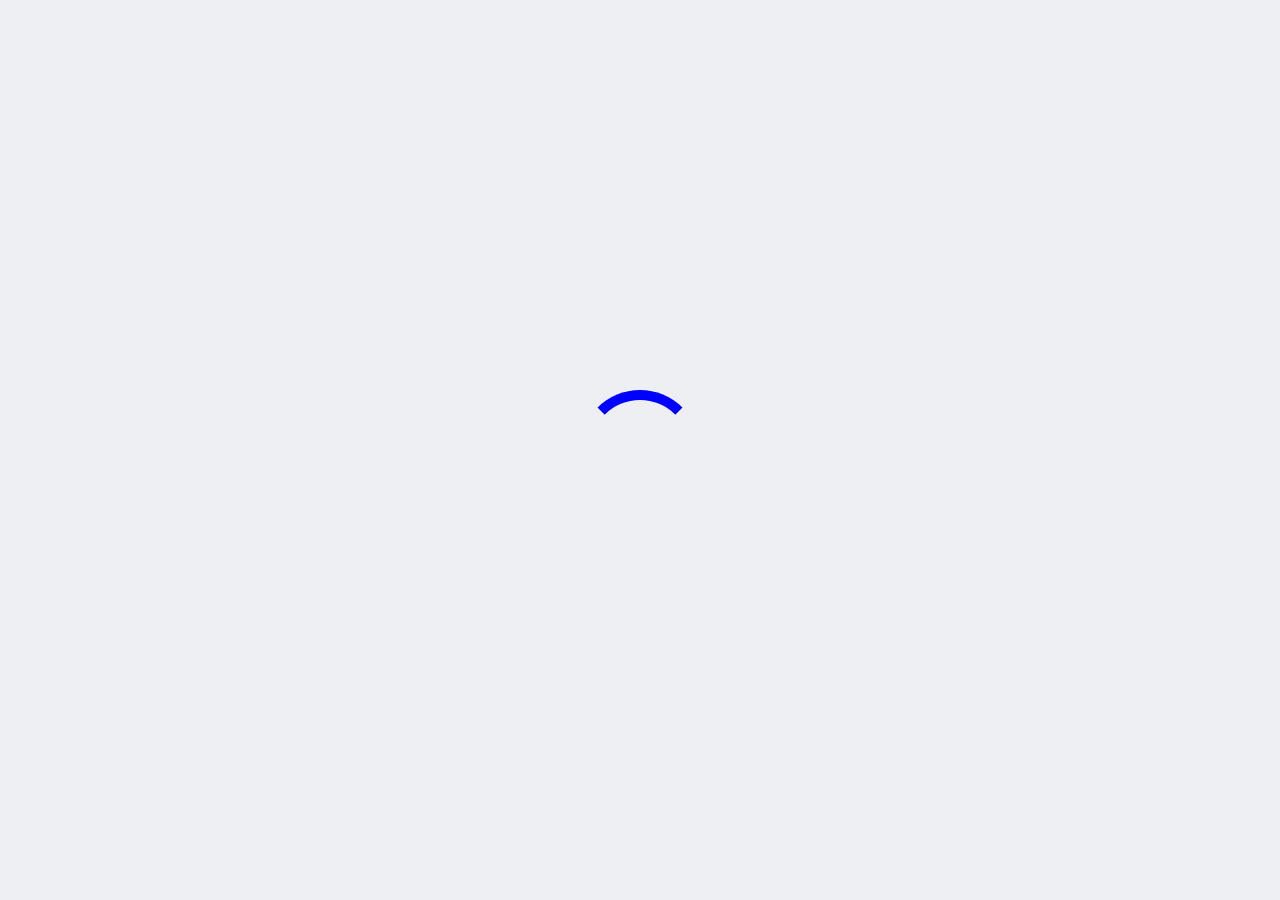
==== commit 05c6c7e0: "adding loading state" ====
--- a/result.html
+++ b/result.html
@@ -46,6 +46,11 @@
     
 </div>
 </section>
+
+
+
+
+
     
     <!-- found result section -->
 
@@ -149,6 +154,14 @@
     </section>
 </section>
 
+
+<!-- for loading state -->
+
+<div class="container" id="loading">
+    <div class="card">
+
+    </div>
+</div>
     <!-- <script src="navbar.js"></script> -->
     <script src="result.js"></script>
 </body>
--- a/result.css
+++ b/result.css
@@ -140,10 +140,6 @@
 /* for mobile bio view */
 
 @media screen and (max-width:425px){
-
-    body{
-        background-color: transparent;
-    }
     .other-action button, .SuggestedActions button{
         width: fit-content;
         font-size: 16px;
@@ -215,7 +211,6 @@
     margin-bottom: 50px;
 }
 .country-img img:first-child{
-    /* display: none; */
     width: 290px;
     height: 200px;
 }
@@ -335,10 +330,61 @@
 #public{
     transform: translatey(6px);
 }
+/* tablet view */
 @media screen and (max-width:845px){
     .Statistics{
         grid-template-columns: 1fr 1fr;
         row-gap: 40px;
         margin-bottom: 50px;
     }
+    .Special-Context{
+        max-width: 750px
+    }
+    .status-section-parent{
+        min-width: 300px;
+    }
+    .country-img img:first-child{
+    width: 200px;
+    height: 150px;
+    }
+    .country-img img{
+    width: 140px;
+    height: 80px;
+    }
+    
+}
+
+/* mobile view */
+@media screen and (max-width:421px){
+    .location-card, .country-img{
+        display: flex;
+        flex-direction: column;
+    }
+    .status-section-parent{
+        min-width: 200px;
+    }
+}
+
+/* for loading state */
+.container{
+    display: flex;
+    align-items: center;
+    justify-content: center;
+    height: 100vh;
+}
+.card{
+    width: 100px;
+    height: 100px;
+    background-color: transparent;
+    border-radius: 50%;
+    position: relative;
+    z-index: 5;
+    border: 10px solid transparent;
+    border-top: 10px solid blue;
+    animation: spin  infinite 500ms linear;
+}
+@keyframes spin {
+    100%{
+        transform: rotate(360deg);
+    }
 }
